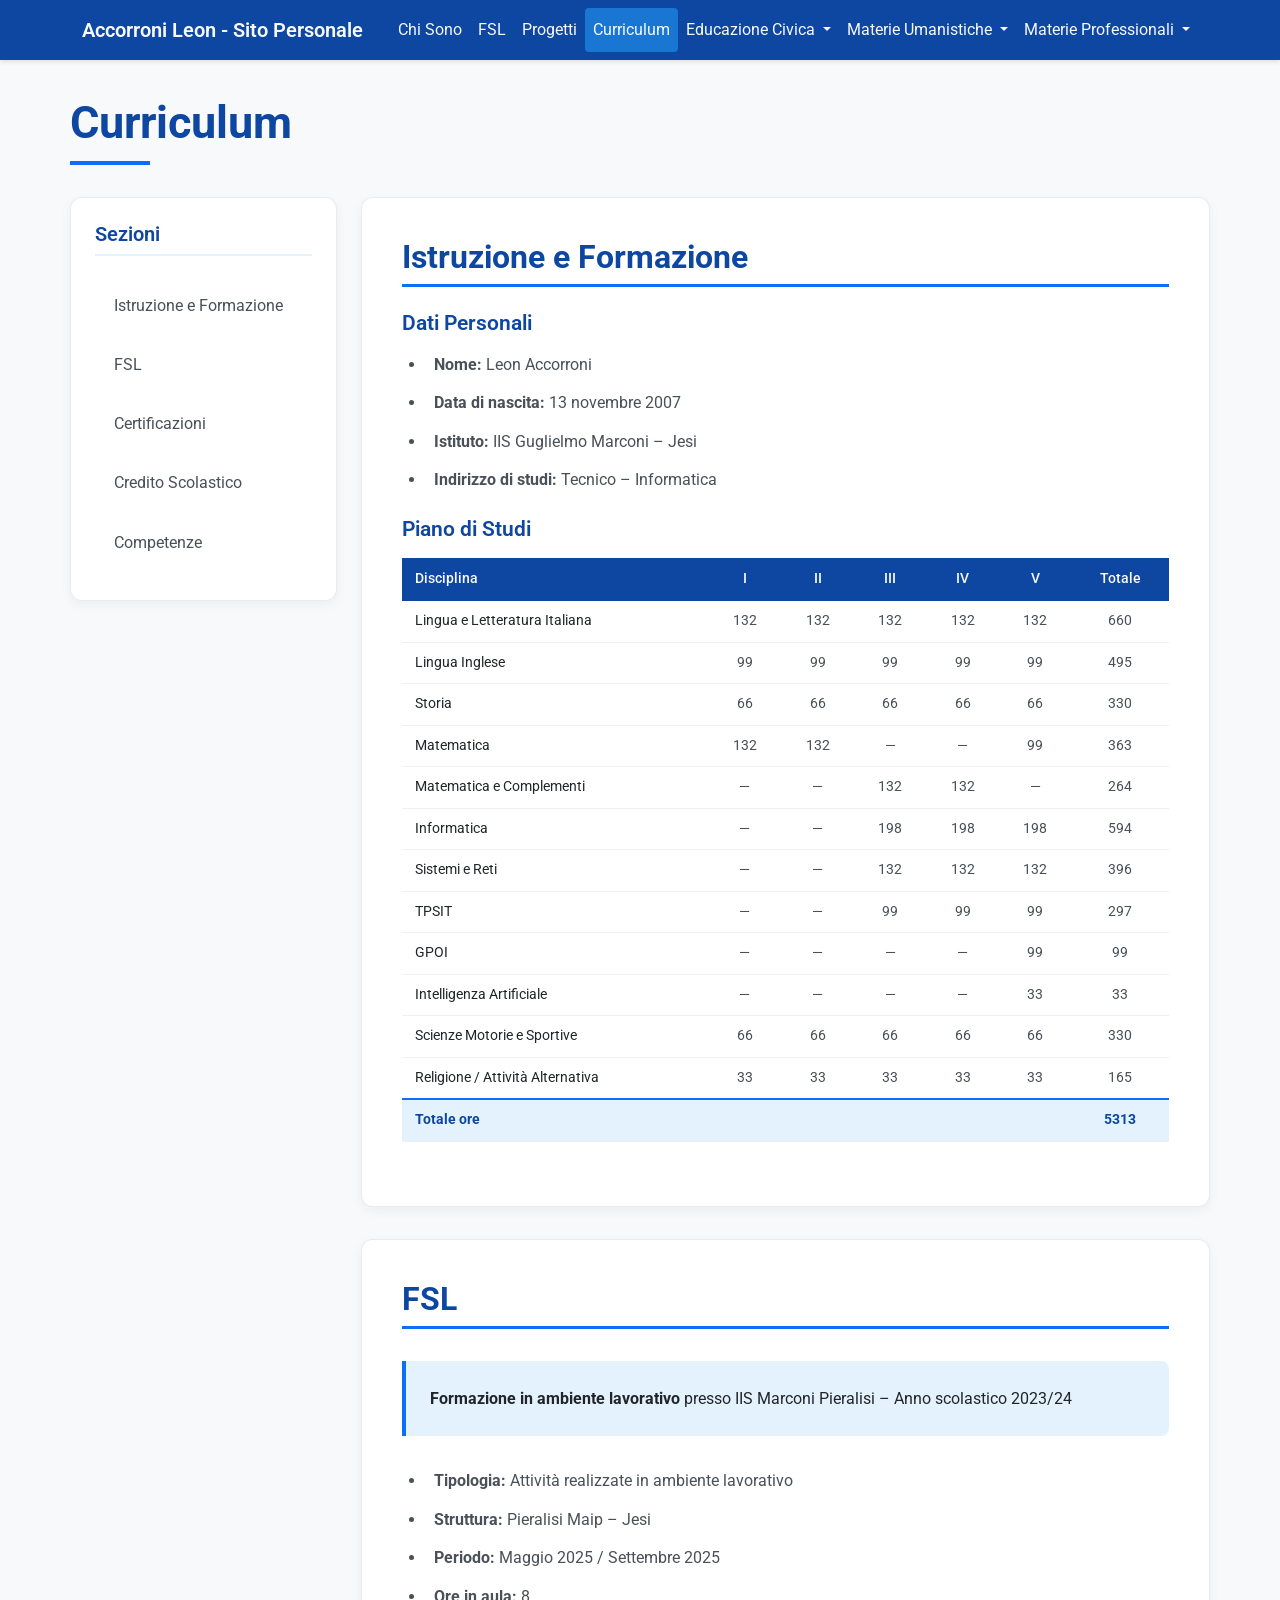
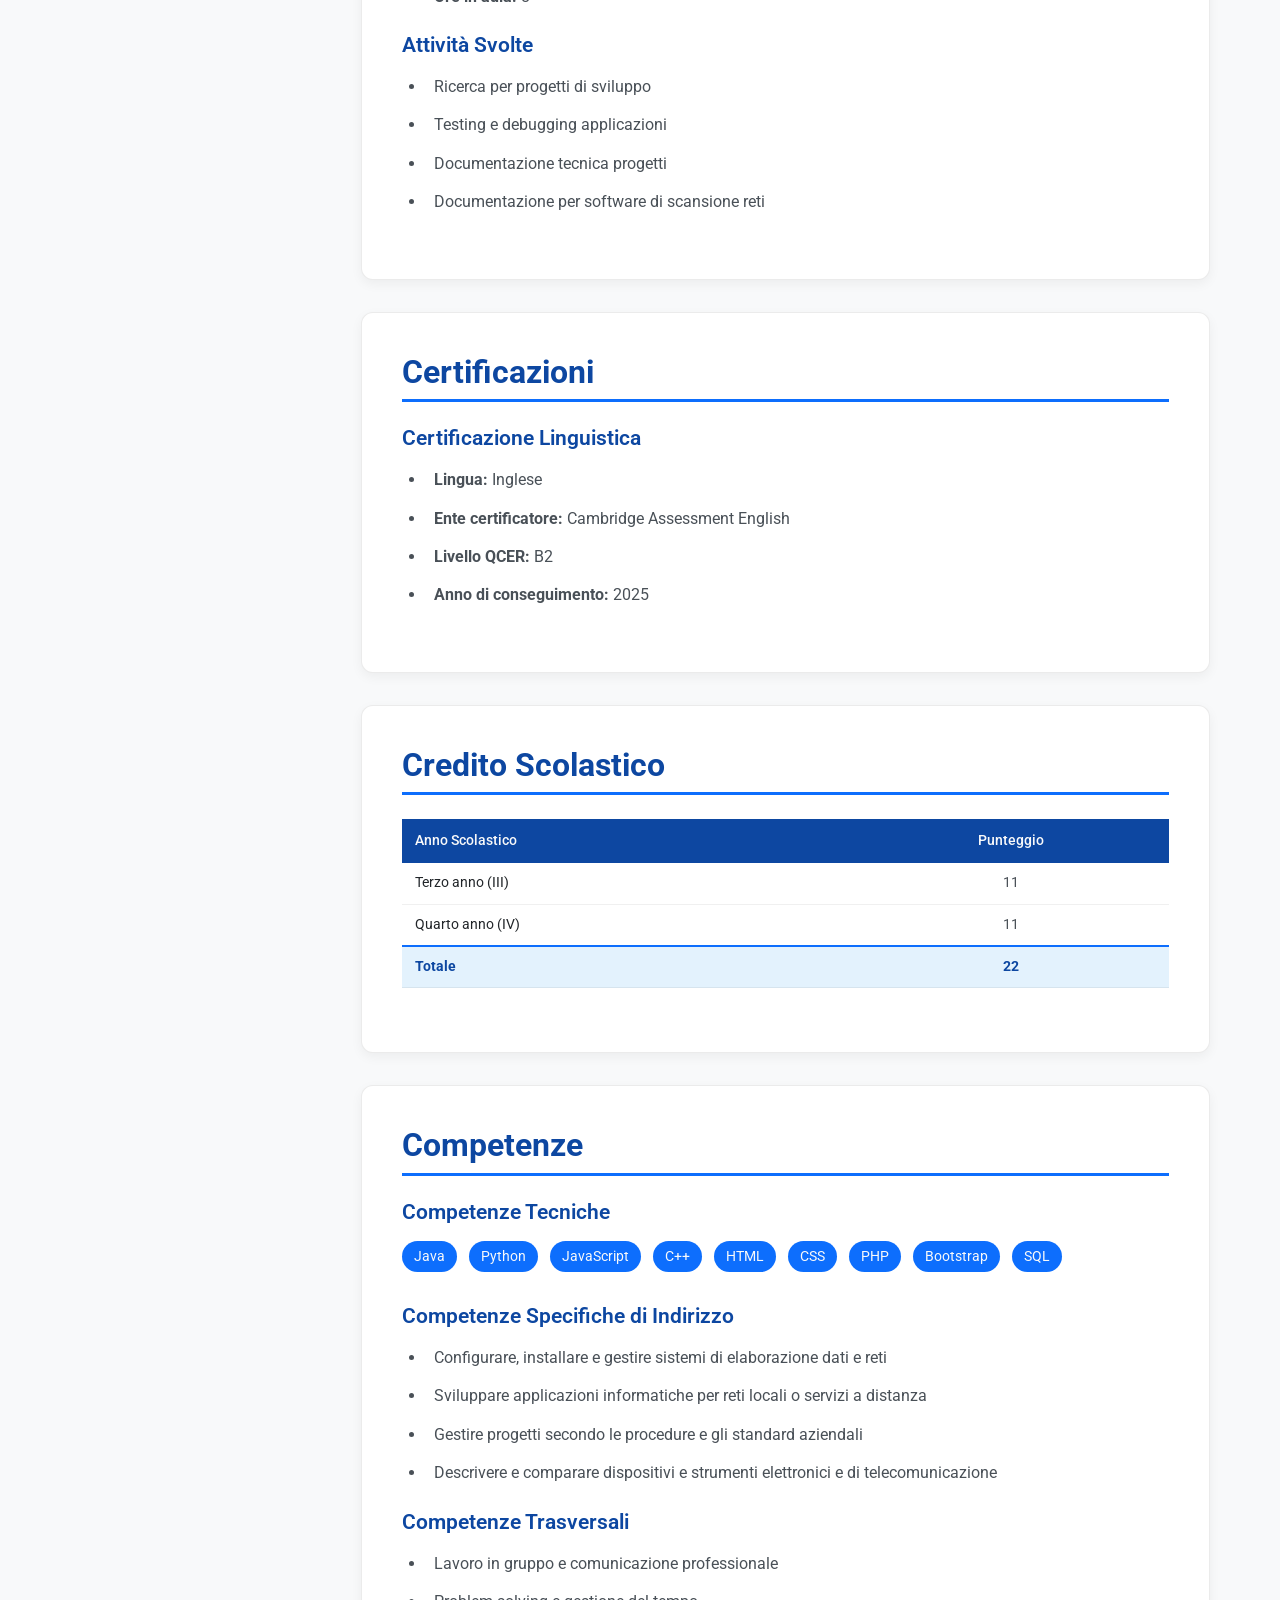
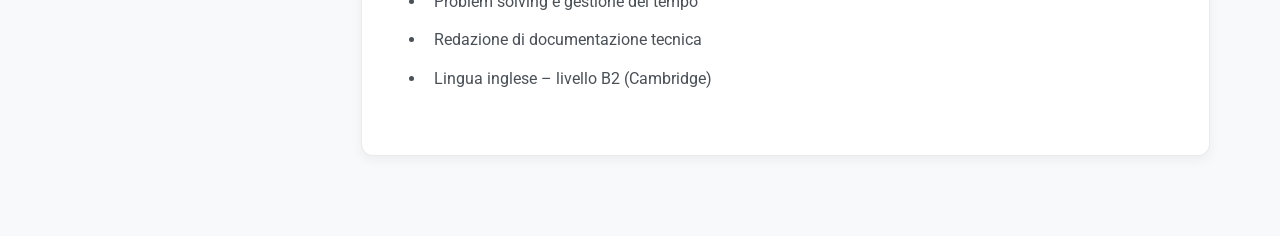
==== curriculum.html @ f1d2441f "Add curriculum.html with complete curriculum structure This file contains the complete HTML structur" ====
<!DOCTYPE html>
<html lang="it">
<head>
    <meta charset="UTF-8">
    <meta name="viewport" content="width=device-width, initial-scale=1.0">
    <title>Curriculum - Accorroni Leon</title>
    <link href="https://cdn.jsdelivr.net/npm/bootstrap@5.3.0-alpha1/dist/css/bootstrap.min.css" rel="stylesheet">
    <link rel="stylesheet" href="https://cdn.jsdelivr.net/npm/bootstrap-icons/font/bootstrap-icons.css">
    <link href="https://fonts.googleapis.com/css2?family=Roboto:wght@300;400;500;700&display=swap" rel="stylesheet">
    <link rel="stylesheet" href="css/style.css">
</head>
<body>

    <nav class="navbar navbar-expand-lg navbar-dark fixed-top">
        <div class="container">
            <a class="navbar-brand" href="index.html">Accorroni Leon - Sito Personale</a>
            <button class="navbar-toggler" type="button" data-bs-toggle="collapse" data-bs-target="#navbarNav" aria-label="Toggle navigation">
                <span class="navbar-toggler-icon"></span>
            </button>
            <div class="collapse navbar-collapse" id="navbarNav">
                <ul class="navbar-nav ms-auto">
                    <li class="nav-item">
                        <a class="nav-link" href="index.html">Chi Sono</a>
                    </li>
                    <li class="nav-item">
                        <a class="nav-link" href="fsl.html">FSL</a>
                    </li>
                    <li class="nav-item">
                        <a class="nav-link" href="progetti.html">Progetti</a>
                    </li>
                    <li class="nav-item">
                        <a class="nav-link active" href="curriculum.html">Curriculum</a>
                    </li>
                    <li class="nav-item dropdown">
                        <a class="nav-link dropdown-toggle" href="#" data-bs-toggle="dropdown">
                            Educazione Civica
                        </a>
                        <ul class="dropdown-menu">
                            <li><a class="dropdown-item" href="educazione-civica.html#irc">IRC</a></li>
                            <li><a class="dropdown-item" href="educazione-civica.html#inglese">Inglese</a></li>
                            <li><a class="dropdown-item" href="educazione-civica.html#scienze-motorie">Scienze Motorie</a></li>
                            <li><a class="dropdown-item" href="educazione-civica.html#storia">Storia</a></li>
                            <li><a class="dropdown-item" href="educazione-civica.html#italiano">Italiano</a></li>
                            <li><a class="dropdown-item" href="educazione-civica.html#gpoi">GPOI</a></li>
                            <li><a class="dropdown-item" href="educazione-civica.html#sistemi">Sistemi e Reti</a></li>
                        </ul>
                    </li>
                    <li class="nav-item dropdown">
                        <a class="nav-link dropdown-toggle" href="#" data-bs-toggle="dropdown">
                            Materie Umanistiche
                        </a>
                        <ul class="dropdown-menu">
                            <li><a class="dropdown-item" href="materie-umanistiche.html#italiano">Italiano</a></li>
                            <li><a class="dropdown-item" href="materie-umanistiche.html#storia">Storia</a></li>
                            <li><a class="dropdown-item" href="materie-umanistiche.html#inglese">Inglese</a></li>
                        </ul>
                    </li>
                    <li class="nav-item dropdown">
                        <a class="nav-link dropdown-toggle" href="#" data-bs-toggle="dropdown">
                            Materie Professionali
                        </a>
                        <ul class="dropdown-menu">
                            <li><a class="dropdown-item" href="materie-professionali.html#matematica">Matematica</a></li>
                            <li><a class="dropdown-item" href="materie-professionali.html#informatica">Informatica</a></li>
                            <li><a class="dropdown-item" href="materie-professionali.html#tpsit">TPSIT</a></li>
                            <li><a class="dropdown-item" href="materie-professionali.html#sistemi">Sistemi e Reti</a></li>
                            <li><a class="dropdown-item" href="materie-professionali.html#ia">IA</a></li>
                            <li><a class="dropdown-item" href="materie-professionali.html#gpoi">GPOI</a></li>
                        </ul>
                    </li>
                </ul>
            </div>
        </div>
    </nav>

    <div class="container content-section">
        <h1 class="page-title">Curriculum</h1>

        <div class="row">
            <!-- Navigazione laterale -->
            <div class="col-lg-3">
                <div class="subject-nav">
                    <h5>Sezioni</h5>
                    <a href="#istruzione" class="active">Istruzione e Formazione</a>
                    <a href="#fsl">FSL</a>
                    <a href="#certificazioni">Certificazioni</a>
                    <a href="#crediti">Credito Scolastico</a>
                    <a href="#competenze">Competenze</a>
                </div>
            </div>

            <div class="col-lg-9">

                <!-- Istruzione e Formazione -->
                <div id="istruzione" class="subject-card">
                    <h2 class="subject-title">Istruzione e Formazione</h2>

                    <h4>Dati Personali</h4>
                    <ul>
                        <li><strong>Nome:</strong> Leon Accorroni</li>
                        <li><strong>Data di nascita:</strong> 13 novembre 2007</li>
                        <li><strong>Istituto:</strong> IIS Guglielmo Marconi – Jesi</li>
                        <li><strong>Indirizzo di studi:</strong> Tecnico – Informatica</li>
                    </ul>

                    <h4>Piano di Studi</h4>
                    <div class="table-responsive">
                        <table class="curriculum-table">
                            <thead>
                                <tr>
                                    <th>Disciplina</th>
                                    <th>I</th>
                                    <th>II</th>
                                    <th>III</th>
                                    <th>IV</th>
                                    <th>V</th>
                                    <th>Totale</th>
                                </tr>
                            </thead>
                            <tbody>
                                <tr><td>Lingua e Letteratura Italiana</td><td>132</td><td>132</td><td>132</td><td>132</td><td>132</td><td>660</td></tr>
                                <tr><td>Lingua Inglese</td><td>99</td><td>99</td><td>99</td><td>99</td><td>99</td><td>495</td></tr>
                                <tr><td>Storia</td><td>66</td><td>66</td><td>66</td><td>66</td><td>66</td><td>330</td></tr>
                                <tr><td>Matematica</td><td>132</td><td>132</td><td>—</td><td>—</td><td>99</td><td>363</td></tr>
                                <tr><td>Matematica e Complementi</td><td>—</td><td>—</td><td>132</td><td>132</td><td>—</td><td>264</td></tr>
                                <tr><td>Informatica</td><td>—</td><td>—</td><td>198</td><td>198</td><td>198</td><td>594</td></tr>
                                <tr><td>Sistemi e Reti</td><td>—</td><td>—</td><td>132</td><td>132</td><td>132</td><td>396</td></tr>
                                <tr><td>TPSIT</td><td>—</td><td>—</td><td>99</td><td>99</td><td>99</td><td>297</td></tr>
                                <tr><td>GPOI</td><td>—</td><td>—</td><td>—</td><td>—</td><td>99</td><td>99</td></tr>
                                <tr><td>Intelligenza Artificiale</td><td>—</td><td>—</td><td>—</td><td>—</td><td>33</td><td>33</td></tr>
                                <tr><td>Scienze Motorie e Sportive</td><td>66</td><td>66</td><td>66</td><td>66</td><td>66</td><td>330</td></tr>
                                <tr><td>Religione / Attività Alternativa</td><td>33</td><td>33</td><td>33</td><td>33</td><td>33</td><td>165</td></tr>
                                <tr class="table-total"><td><strong>Totale ore</strong></td><td colspan="5"></td><td><strong>5313</strong></td></tr>
                            </tbody>
                        </table>
                    </div>
                </div>

                <!-- FSL -->
                <div id="fsl" class="subject-card">
                    <h2 class="subject-title">FSL</h2>

                    <div class="highlight-box">
                        <strong>Formazione in ambiente lavorativo</strong> presso IIS Marconi Pieralisi – Anno scolastico 2023/24
                    </div>

                    <ul>
                        <li><strong>Tipologia:</strong> Attività realizzate in ambiente lavorativo</li>
                        <li><strong>Struttura:</strong> Pieralisi Maip – Jesi</li>
                        <li><strong>Periodo:</strong> Maggio 2025 / Settembre 2025</li>
                        <li><strong>Ore in aula:</strong> 8</li>
                    </ul>

                    <h4>Attività Svolte</h4>
                    <ul>
                        <li>Ricerca per progetti di sviluppo</li>
                        <li>Testing e debugging applicazioni</li>
                        <li>Documentazione tecnica progetti</li>
                        <li>Documentazione per software di scansione reti</li>
                    </ul>
                </div>

                <!-- Certificazioni -->
                <div id="certificazioni" class="subject-card">
                    <h2 class="subject-title">Certificazioni</h2>

                    <h4>Certificazione Linguistica</h4>
                    <ul>
                        <li><strong>Lingua:</strong> Inglese</li>
                        <li><strong>Ente certificatore:</strong> Cambridge Assessment English</li>
                        <li><strong>Livello QCER:</strong> B2</li>
                        <li><strong>Anno di conseguimento:</strong> 2025</li>
                    </ul>
                </div>

                <!-- Credito Scolastico -->
                <div id="crediti" class="subject-card">
                    <h2 class="subject-title">Credito Scolastico</h2>

                    <div class="table-responsive">
                        <table class="curriculum-table">
                            <thead>
                                <tr>
                                    <th>Anno Scolastico</th>
                                    <th>Punteggio</th>
                                </tr>
                            </thead>
                            <tbody>
                                <tr><td>Terzo anno (III)</td><td>11</td></tr>
                                <tr><td>Quarto anno (IV)</td><td>11</td></tr>
                                <tr class="table-total"><td><strong>Totale</strong></td><td><strong>22</strong></td></tr>
                            </tbody>
                        </table>
                    </div>
                </div>

                <!-- Competenze -->
                <div id="competenze" class="subject-card">
                    <h2 class="subject-title">Competenze</h2>

                    <h4>Competenze Tecniche</h4>
                    <div class="mb-3">
                        <span class="tech-badge">Java</span>
                        <span class="tech-badge">Python</span>
                        <span class="tech-badge">JavaScript</span>
                        <span class="tech-badge">C++</span>
                        <span class="tech-badge">HTML</span>
                        <span class="tech-badge">CSS</span>
                        <span class="tech-badge">PHP</span>
                        <span class="tech-badge">Bootstrap</span>
                        <span class="tech-badge">SQL</span>
                    </div>

                    <h4>Competenze Specifiche di Indirizzo</h4>
                    <ul>
                        <li>Configurare, installare e gestire sistemi di elaborazione dati e reti</li>
                        <li>Sviluppare applicazioni informatiche per reti locali o servizi a distanza</li>
                        <li>Gestire progetti secondo le procedure e gli standard aziendali</li>
                        <li>Descrivere e comparare dispositivi e strumenti elettronici e di telecomunicazione</li>
                    </ul>

                    <h4>Competenze Trasversali</h4>
                    <ul>
                        <li>Lavoro in gruppo e comunicazione professionale</li>
                        <li>Problem solving e gestione del tempo</li>
                        <li>Redazione di documentazione tecnica</li>
                        <li>Lingua inglese – livello B2 (Cambridge)</li>
                    </ul>
                </div>

            </div>
        </div>
    </div>

    <script src="https://cdn.jsdelivr.net/npm/bootstrap@5.3.0-alpha1/dist/js/bootstrap.bundle.min.js"></script>
    <script src="js/script.js"></script>
</body>
</html>
---- css/style.css ----
:root {
    --primary-blue: #0d6efd;
    --light-blue: #e3f2fd;
    --medium-blue: #1976d2;
    --dark-blue: #0d47a1;
    --text-dark: #212529;
    --text-medium: #495057;
    --text-light: #f8f9fa;
    --background-light: #f8f9fa;
    --card-background: #ffffff;
    --menu-hover: #e9ecef;
}

body {
    font-family: 'Roboto', sans-serif;
    background-color: var(--background-light);
    color: var(--text-dark);
    line-height: 1.7;
}

.navbar {
    background-color: var(--dark-blue);
    box-shadow: 0 2px 4px rgba(0,0,0,0.1);
}

.navbar-brand {
    color: var(--text-light) !important;
    font-weight: 600;
}

.nav-link {
    color: var(--text-light) !important;
    transition: all 0.3s ease;
}

.nav-link:hover {
    color: var(--light-blue) !important;
}

.nav-link.active {
    background-color: var(--medium-blue);
    color: var(--text-light) !important;
    border-radius: 4px;
}

.dropdown-menu {
    background-color: var(--dark-blue);
    border: 1px solid rgba(255,255,255,0.1);
}

.dropdown-item {
    color: var(--text-light);
    transition: all 0.3s ease;
}

.dropdown-item:hover {
    background-color: var(--medium-blue);
    color: var(--text-light);
}

.dropdown-item.active {
    background-color: var(--medium-blue);
    color: var(--text-light);
    font-weight: 500;
}

.content-section {
    padding: 6rem 0 3rem;
    min-height: 80vh;
}

.page-title {
    font-size: 2.8rem;
    font-weight: 700;
    margin-bottom: 2rem;
    color: var(--dark-blue);
    position: relative;
    padding-bottom: 15px;
}

.page-title::after {
    content: '';
    position: absolute;
    left: 0;
    bottom: 0;
    width: 80px;
    height: 4px;
    background-color: var(--primary-blue);
}

.content-card {
    background-color: var(--card-background);
    border-radius: 12px;
    padding: 2.5rem;
    margin-top: 1rem;
    border: 1px solid rgba(0, 0, 0, 0.08);
    box-shadow: 0 4px 12px rgba(0, 0, 0, 0.05);
}

.content-card h3 {
    color: var(--dark-blue);
    margin: 1.8rem 0 1rem;
    font-size: 1.5rem;
    font-weight: 600;
}

.content-card h3:first-child {
    margin-top: 0;
}

.content-card p {
    margin-bottom: 1.2rem;
    font-size: 1.05rem;
    color: var(--text-medium);
    line-height: 1.8;
}

.content-card ul {
    padding-left: 1.5rem;
    margin-bottom: 1.5rem;
}

.content-card li {
    margin-bottom: 0.8rem;
    padding-left: 0.5rem;
    color: var(--text-medium);
    line-height: 1.6;
}

.content-card li strong {
    color: var(--dark-blue);
    font-weight: 600;
}

.section-divider {
    border-top: 2px solid rgba(0, 0, 0, 0.08);
    margin: 2.5rem 0;
}

.highlight-box {
    background-color: var(--light-blue);
    border-left: 4px solid var(--primary-blue);
    padding: 1.5rem;
    border-radius: 0 8px 8px 0;
    margin: 2rem 0;
}

.subject-nav {
    position: sticky;
    top: 100px;
    background-color: var(--card-background);
    border-radius: 12px;
    padding: 1.5rem;
    margin-bottom: 2rem;
    border: 1px solid rgba(0, 0, 0, 0.08);
    box-shadow: 0 4px 12px rgba(0, 0, 0, 0.05);
}

.subject-nav h5 {
    color: var(--dark-blue);
    margin-bottom: 1.5rem;
    font-weight: 600;
    padding-bottom: 0.5rem;
    border-bottom: 2px solid var(--light-blue);
}

.subject-nav a {
    color: var(--text-medium);
    text-decoration: none;
    padding: 0.75rem 1rem;
    display: block;
    border-radius: 6px;
    margin-bottom: 0.5rem;
    transition: all 0.3s ease;
    border-left: 3px solid transparent;
}

.subject-nav a:hover {
    background-color: var(--light-blue);
    color: var(--dark-blue);
    border-left: 3px solid var(--primary-blue);
}

.subject-nav a.active {
    background-color: var(--medium-blue);
    color: var(--text-light);
    font-weight: 500;
    border-left: 3px solid var(--primary-blue);
}

.subject-card {
    background-color: var(--card-background);
    border-radius: 12px;
    padding: 2.5rem;
    margin-bottom: 2rem;
    border: 1px solid rgba(0, 0, 0, 0.08);
    box-shadow: 0 4px 12px rgba(0, 0, 0, 0.05);
    scroll-margin-top: 100px;
}

.subject-title {
    font-size: 2rem;
    font-weight: 700;
    margin-bottom: 1.5rem;
    color: var(--dark-blue);
    padding-bottom: 0.5rem;
    border-bottom: 3px solid var(--primary-blue);
}

.subject-card h4 {
    color: var(--dark-blue);
    margin: 1.5rem 0 1rem;
    font-size: 1.3rem;
    font-weight: 600;
}

.subject-card ul {
    padding-left: 1.5rem;
    margin-bottom: 1.5rem;
}

.subject-card li {
    margin-bottom: 0.8rem;
    padding-left: 0.5rem;
    color: var(--text-medium);
    line-height: 1.6;
}

.tech-badge {
    background-color: var(--primary-blue);
    color: var(--text-light);
    padding: 0.25rem 0.75rem;
    border-radius: 20px;
    font-size: 0.85rem;
    margin-right: 0.5rem;
    margin-bottom: 0.5rem;
    display: inline-block;
}

.project-img {
    display: block;
    max-width: 100%;
    height: auto;
    border-radius: 8px;
    margin: 0 auto 1.5rem auto;
    border: 1px solid rgba(0,0,0,0.08);
}

.curriculum-table {
    width: 100%;
    border-collapse: collapse;
    font-size: 0.9rem;
    margin-bottom: 1.5rem;
}

.curriculum-table th {
    background-color: var(--dark-blue);
    color: var(--text-light);
    padding: 0.6rem 0.8rem;
    text-align: center;
    font-weight: 500;
}

.curriculum-table th:first-child {
    text-align: left;
}

.curriculum-table td {
    padding: 0.5rem 0.8rem;
    border-bottom: 1px solid rgba(0,0,0,0.06);
    color: var(--text-medium);
    text-align: center;
}

.curriculum-table td:first-child {
    text-align: left;
    color: var(--text-dark);
}

.curriculum-table tbody tr:hover {
    background-color: var(--light-blue);
}

.curriculum-table .table-total {
    background-color: var(--light-blue);
    border-top: 2px solid var(--primary-blue);
}

.curriculum-table .table-total td {
    color: var(--dark-blue);
}

@media (max-width: 768px) {
    .content-section {
        padding: 4rem 0 2rem;
    }

    .page-title {
        font-size: 2.2rem;
    }

    .content-card {
        padding: 1.8rem;
    }

    .subject-card {
        padding: 1.8rem;
    }

    .subject-nav {
        position: static;
        margin-bottom: 2rem;
    }

    .curriculum-table {
        font-size: 0.78rem;
    }
    .curriculum-table th,
    .curriculum-table td {
        padding: 0.4rem 0.4rem;
    }
}
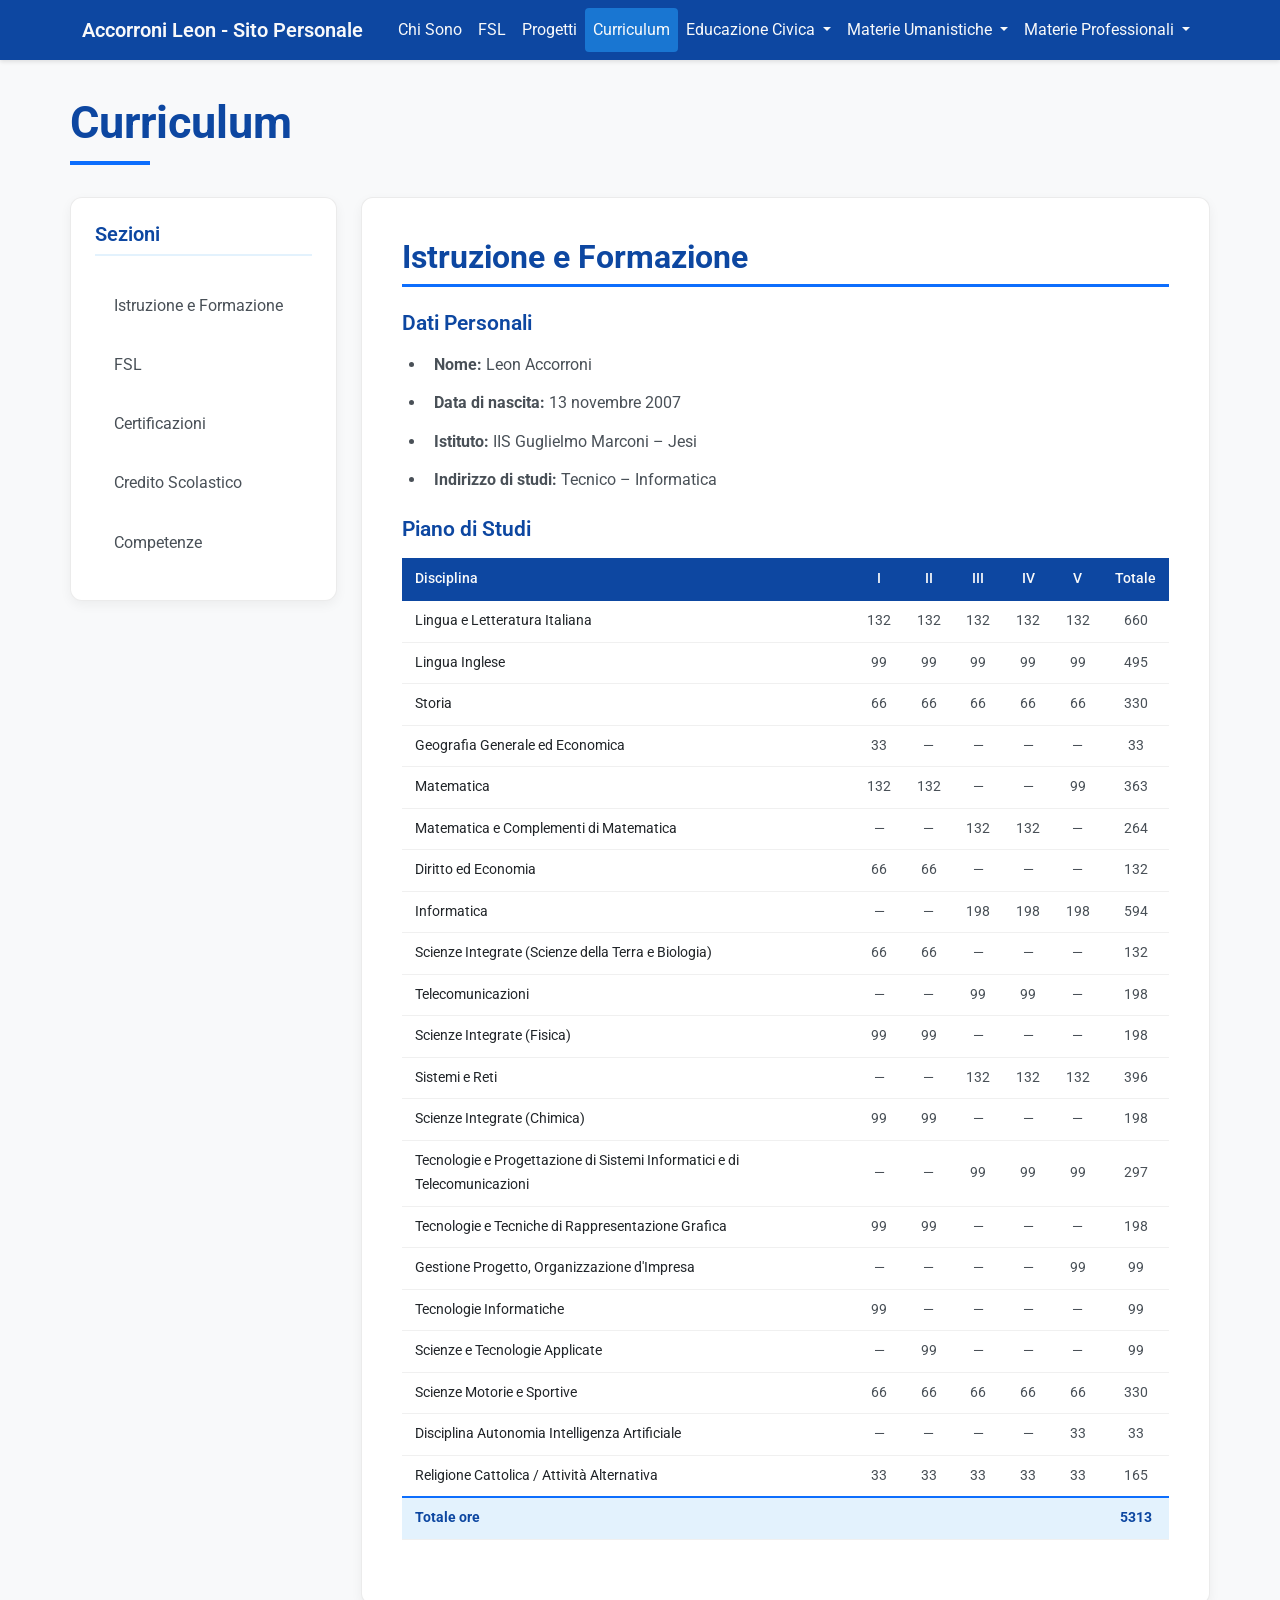
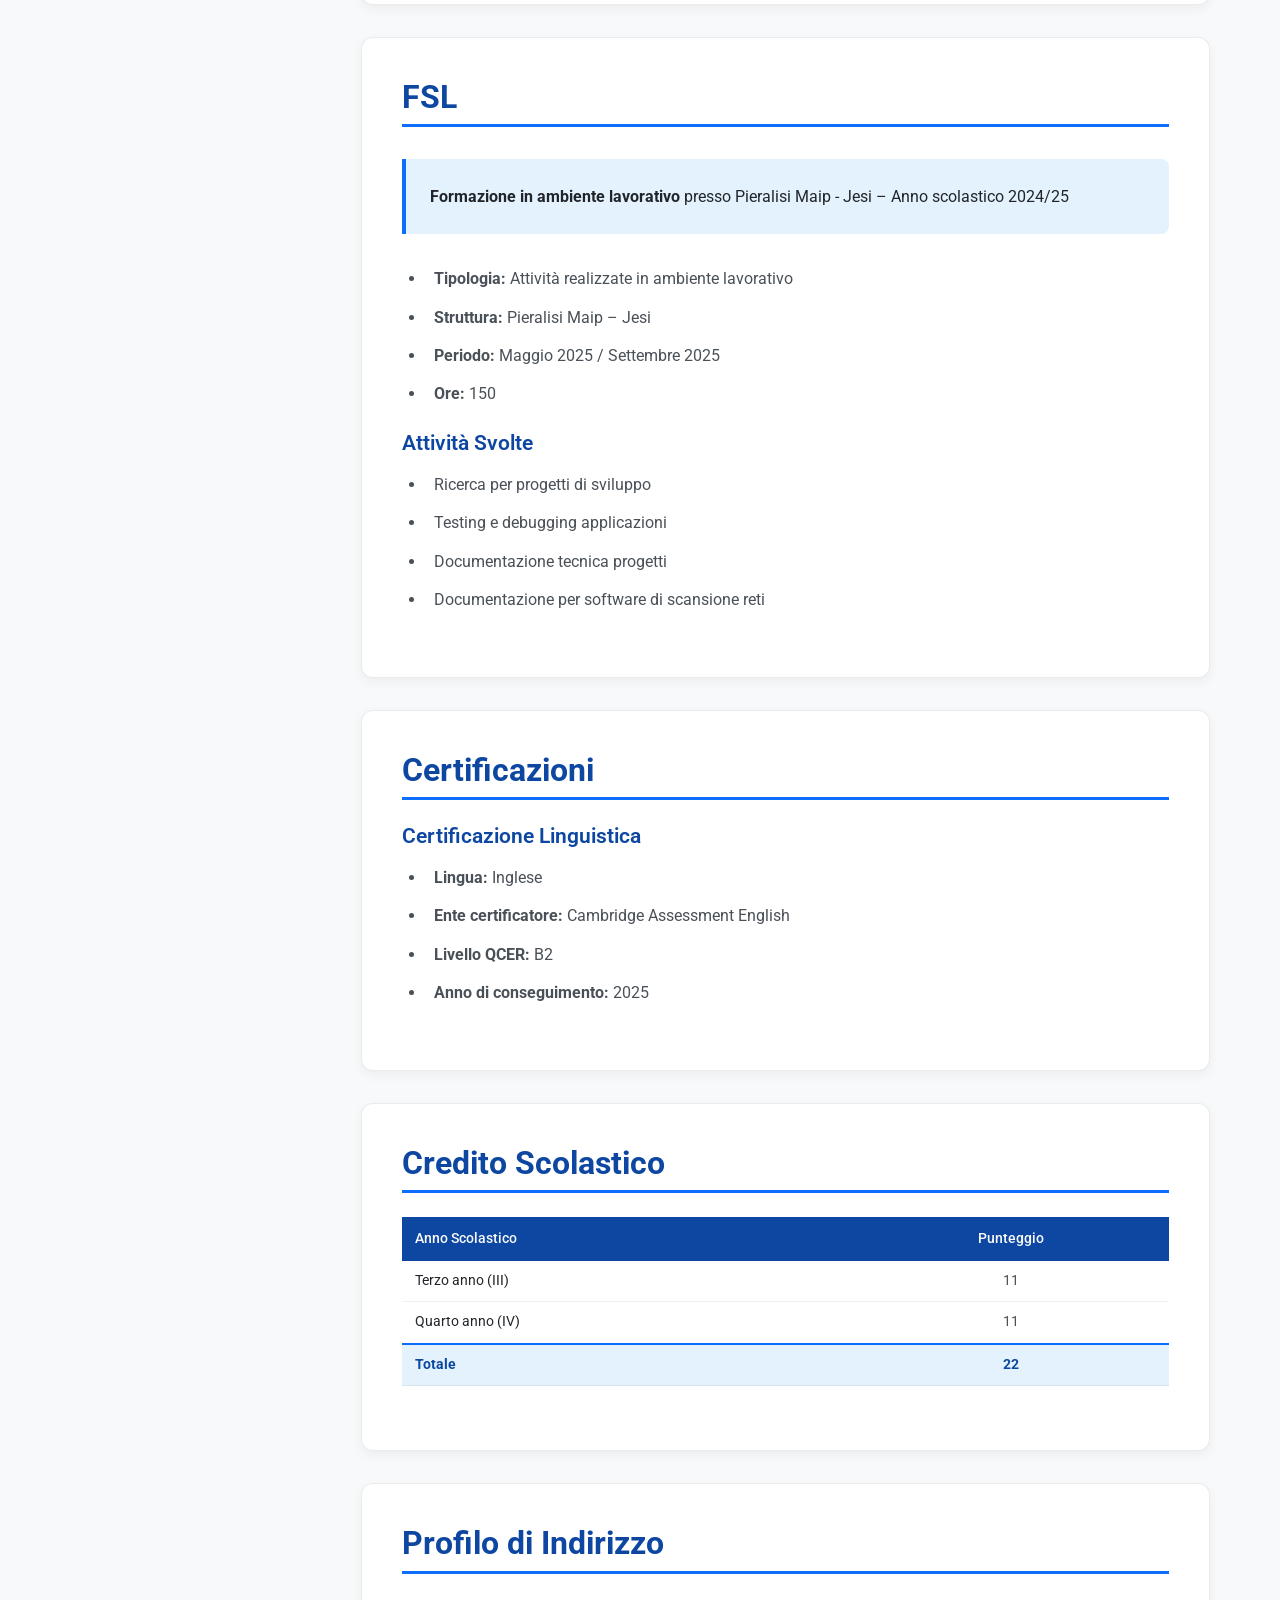
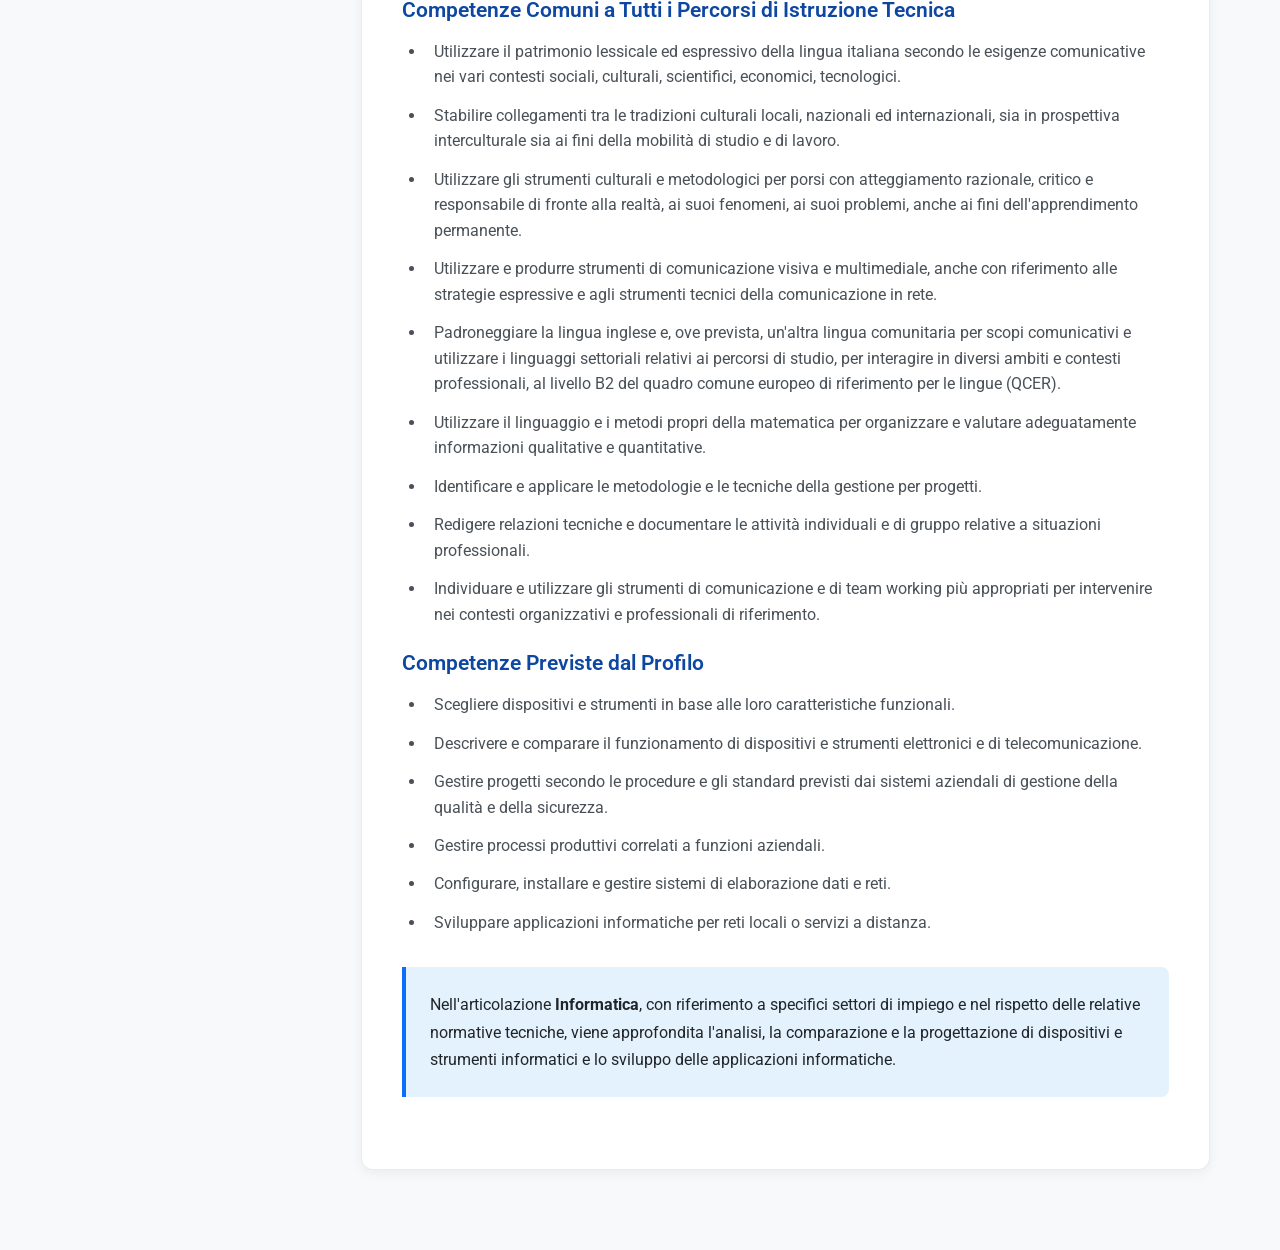
==== commit 53c36ef4: "Update curriculum with new subjects and details" ====
--- a/curriculum.html
+++ b/curriculum.html
@@ -121,15 +121,24 @@
                                 <tr><td>Lingua e Letteratura Italiana</td><td>132</td><td>132</td><td>132</td><td>132</td><td>132</td><td>660</td></tr>
                                 <tr><td>Lingua Inglese</td><td>99</td><td>99</td><td>99</td><td>99</td><td>99</td><td>495</td></tr>
                                 <tr><td>Storia</td><td>66</td><td>66</td><td>66</td><td>66</td><td>66</td><td>330</td></tr>
+                                <tr><td>Geografia Generale ed Economica</td><td>33</td><td>—</td><td>—</td><td>—</td><td>—</td><td>33</td></tr>
                                 <tr><td>Matematica</td><td>132</td><td>132</td><td>—</td><td>—</td><td>99</td><td>363</td></tr>
-                                <tr><td>Matematica e Complementi</td><td>—</td><td>—</td><td>132</td><td>132</td><td>—</td><td>264</td></tr>
+                                <tr><td>Matematica e Complementi di Matematica</td><td>—</td><td>—</td><td>132</td><td>132</td><td>—</td><td>264</td></tr>
+                                <tr><td>Diritto ed Economia</td><td>66</td><td>66</td><td>—</td><td>—</td><td>—</td><td>132</td></tr>
                                 <tr><td>Informatica</td><td>—</td><td>—</td><td>198</td><td>198</td><td>198</td><td>594</td></tr>
+                                <tr><td>Scienze Integrate (Scienze della Terra e Biologia)</td><td>66</td><td>66</td><td>—</td><td>—</td><td>—</td><td>132</td></tr>
+                                <tr><td>Telecomunicazioni</td><td>—</td><td>—</td><td>99</td><td>99</td><td>—</td><td>198</td></tr>
+                                <tr><td>Scienze Integrate (Fisica)</td><td>99</td><td>99</td><td>—</td><td>—</td><td>—</td><td>198</td></tr>
                                 <tr><td>Sistemi e Reti</td><td>—</td><td>—</td><td>132</td><td>132</td><td>132</td><td>396</td></tr>
-                                <tr><td>TPSIT</td><td>—</td><td>—</td><td>99</td><td>99</td><td>99</td><td>297</td></tr>
-                                <tr><td>GPOI</td><td>—</td><td>—</td><td>—</td><td>—</td><td>99</td><td>99</td></tr>
-                                <tr><td>Intelligenza Artificiale</td><td>—</td><td>—</td><td>—</td><td>—</td><td>33</td><td>33</td></tr>
+                                <tr><td>Scienze Integrate (Chimica)</td><td>99</td><td>99</td><td>—</td><td>—</td><td>—</td><td>198</td></tr>
+                                <tr><td>Tecnologie e Progettazione di Sistemi Informatici e di Telecomunicazioni</td><td>—</td><td>—</td><td>99</td><td>99</td><td>99</td><td>297</td></tr>
+                                <tr><td>Tecnologie e Tecniche di Rappresentazione Grafica</td><td>99</td><td>99</td><td>—</td><td>—</td><td>—</td><td>198</td></tr>
+                                <tr><td>Gestione Progetto, Organizzazione d'Impresa</td><td>—</td><td>—</td><td>—</td><td>—</td><td>99</td><td>99</td></tr>
+                                <tr><td>Tecnologie Informatiche</td><td>99</td><td>—</td><td>—</td><td>—</td><td>—</td><td>99</td></tr>
+                                <tr><td>Scienze e Tecnologie Applicate</td><td>—</td><td>99</td><td>—</td><td>—</td><td>—</td><td>99</td></tr>
                                 <tr><td>Scienze Motorie e Sportive</td><td>66</td><td>66</td><td>66</td><td>66</td><td>66</td><td>330</td></tr>
-                                <tr><td>Religione / Attività Alternativa</td><td>33</td><td>33</td><td>33</td><td>33</td><td>33</td><td>165</td></tr>
+                                <tr><td>Disciplina Autonomia Intelligenza Artificiale</td><td>—</td><td>—</td><td>—</td><td>—</td><td>33</td><td>33</td></tr>
+                                <tr><td>Religione Cattolica / Attività Alternativa</td><td>33</td><td>33</td><td>33</td><td>33</td><td>33</td><td>165</td></tr>
                                 <tr class="table-total"><td><strong>Totale ore</strong></td><td colspan="5"></td><td><strong>5313</strong></td></tr>
                             </tbody>
                         </table>
@@ -141,14 +150,14 @@
                     <h2 class="subject-title">FSL</h2>
 
                     <div class="highlight-box">
-                        <strong>Formazione in ambiente lavorativo</strong> presso IIS Marconi Pieralisi – Anno scolastico 2023/24
+                        <strong>Formazione in ambiente lavorativo</strong> presso Pieralisi Maip - Jesi – Anno scolastico 2024/25
                     </div>
 
                     <ul>
                         <li><strong>Tipologia:</strong> Attività realizzate in ambiente lavorativo</li>
                         <li><strong>Struttura:</strong> Pieralisi Maip – Jesi</li>
                         <li><strong>Periodo:</strong> Maggio 2025 / Settembre 2025</li>
-                        <li><strong>Ore in aula:</strong> 8</li>
+                        <li><strong>Ore:</strong> 150</li>
                     </ul>
 
                     <h4>Attività Svolte</h4>
@@ -194,40 +203,37 @@
                     </div>
                 </div>
 
-                <!-- Competenze -->
+               <!-- Profilo di Indirizzo -->
                 <div id="competenze" class="subject-card">
-                    <h2 class="subject-title">Competenze</h2>
-
-                    <h4>Competenze Tecniche</h4>
-                    <div class="mb-3">
-                        <span class="tech-badge">Java</span>
-                        <span class="tech-badge">Python</span>
-                        <span class="tech-badge">JavaScript</span>
-                        <span class="tech-badge">C++</span>
-                        <span class="tech-badge">HTML</span>
-                        <span class="tech-badge">CSS</span>
-                        <span class="tech-badge">PHP</span>
-                        <span class="tech-badge">Bootstrap</span>
-                        <span class="tech-badge">SQL</span>
-                    </div>
-
-                    <h4>Competenze Specifiche di Indirizzo</h4>
-                    <ul>
-                        <li>Configurare, installare e gestire sistemi di elaborazione dati e reti</li>
-                        <li>Sviluppare applicazioni informatiche per reti locali o servizi a distanza</li>
-                        <li>Gestire progetti secondo le procedure e gli standard aziendali</li>
-                        <li>Descrivere e comparare dispositivi e strumenti elettronici e di telecomunicazione</li>
-                    </ul>
-
-                    <h4>Competenze Trasversali</h4>
-                    <ul>
-                        <li>Lavoro in gruppo e comunicazione professionale</li>
-                        <li>Problem solving e gestione del tempo</li>
-                        <li>Redazione di documentazione tecnica</li>
-                        <li>Lingua inglese – livello B2 (Cambridge)</li>
-                    </ul>
-                </div>
-
+                    <h2 class="subject-title">Profilo di Indirizzo</h2>
+ 
+                    <h4>Competenze Comuni a Tutti i Percorsi di Istruzione Tecnica</h4>
+                    <ul>
+                        <li>Utilizzare il patrimonio lessicale ed espressivo della lingua italiana secondo le esigenze comunicative nei vari contesti sociali, culturali, scientifici, economici, tecnologici.</li>
+                        <li>Stabilire collegamenti tra le tradizioni culturali locali, nazionali ed internazionali, sia in prospettiva interculturale sia ai fini della mobilità di studio e di lavoro.</li>
+                        <li>Utilizzare gli strumenti culturali e metodologici per porsi con atteggiamento razionale, critico e responsabile di fronte alla realtà, ai suoi fenomeni, ai suoi problemi, anche ai fini dell'apprendimento permanente.</li>
+                        <li>Utilizzare e produrre strumenti di comunicazione visiva e multimediale, anche con riferimento alle strategie espressive e agli strumenti tecnici della comunicazione in rete.</li>
+                        <li>Padroneggiare la lingua inglese e, ove prevista, un'altra lingua comunitaria per scopi comunicativi e utilizzare i linguaggi settoriali relativi ai percorsi di studio, per interagire in diversi ambiti e contesti professionali, al livello B2 del quadro comune europeo di riferimento per le lingue (QCER).</li>
+                        <li>Utilizzare il linguaggio e i metodi propri della matematica per organizzare e valutare adeguatamente informazioni qualitative e quantitative.</li>
+                        <li>Identificare e applicare le metodologie e le tecniche della gestione per progetti.</li>
+                        <li>Redigere relazioni tecniche e documentare le attività individuali e di gruppo relative a situazioni professionali.</li>
+                        <li>Individuare e utilizzare gli strumenti di comunicazione e di team working più appropriati per intervenire nei contesti organizzativi e professionali di riferimento.</li>
+                    </ul>
+ 
+                    <h4>Competenze Previste dal Profilo</h4>
+                    <ul>
+                        <li>Scegliere dispositivi e strumenti in base alle loro caratteristiche funzionali.</li>
+                        <li>Descrivere e comparare il funzionamento di dispositivi e strumenti elettronici e di telecomunicazione.</li>
+                        <li>Gestire progetti secondo le procedure e gli standard previsti dai sistemi aziendali di gestione della qualità e della sicurezza.</li>
+                        <li>Gestire processi produttivi correlati a funzioni aziendali.</li>
+                        <li>Configurare, installare e gestire sistemi di elaborazione dati e reti.</li>
+                        <li>Sviluppare applicazioni informatiche per reti locali o servizi a distanza.</li>
+                    </ul>
+ 
+                    <div class="highlight-box">
+                        Nell'articolazione <strong>Informatica</strong>, con riferimento a specifici settori di impiego e nel rispetto delle relative normative tecniche, viene approfondita l'analisi, la comparazione e la progettazione di dispositivi e strumenti informatici e lo sviluppo delle applicazioni informatiche.
+                    </div>
+                </div>
             </div>
         </div>
     </div>
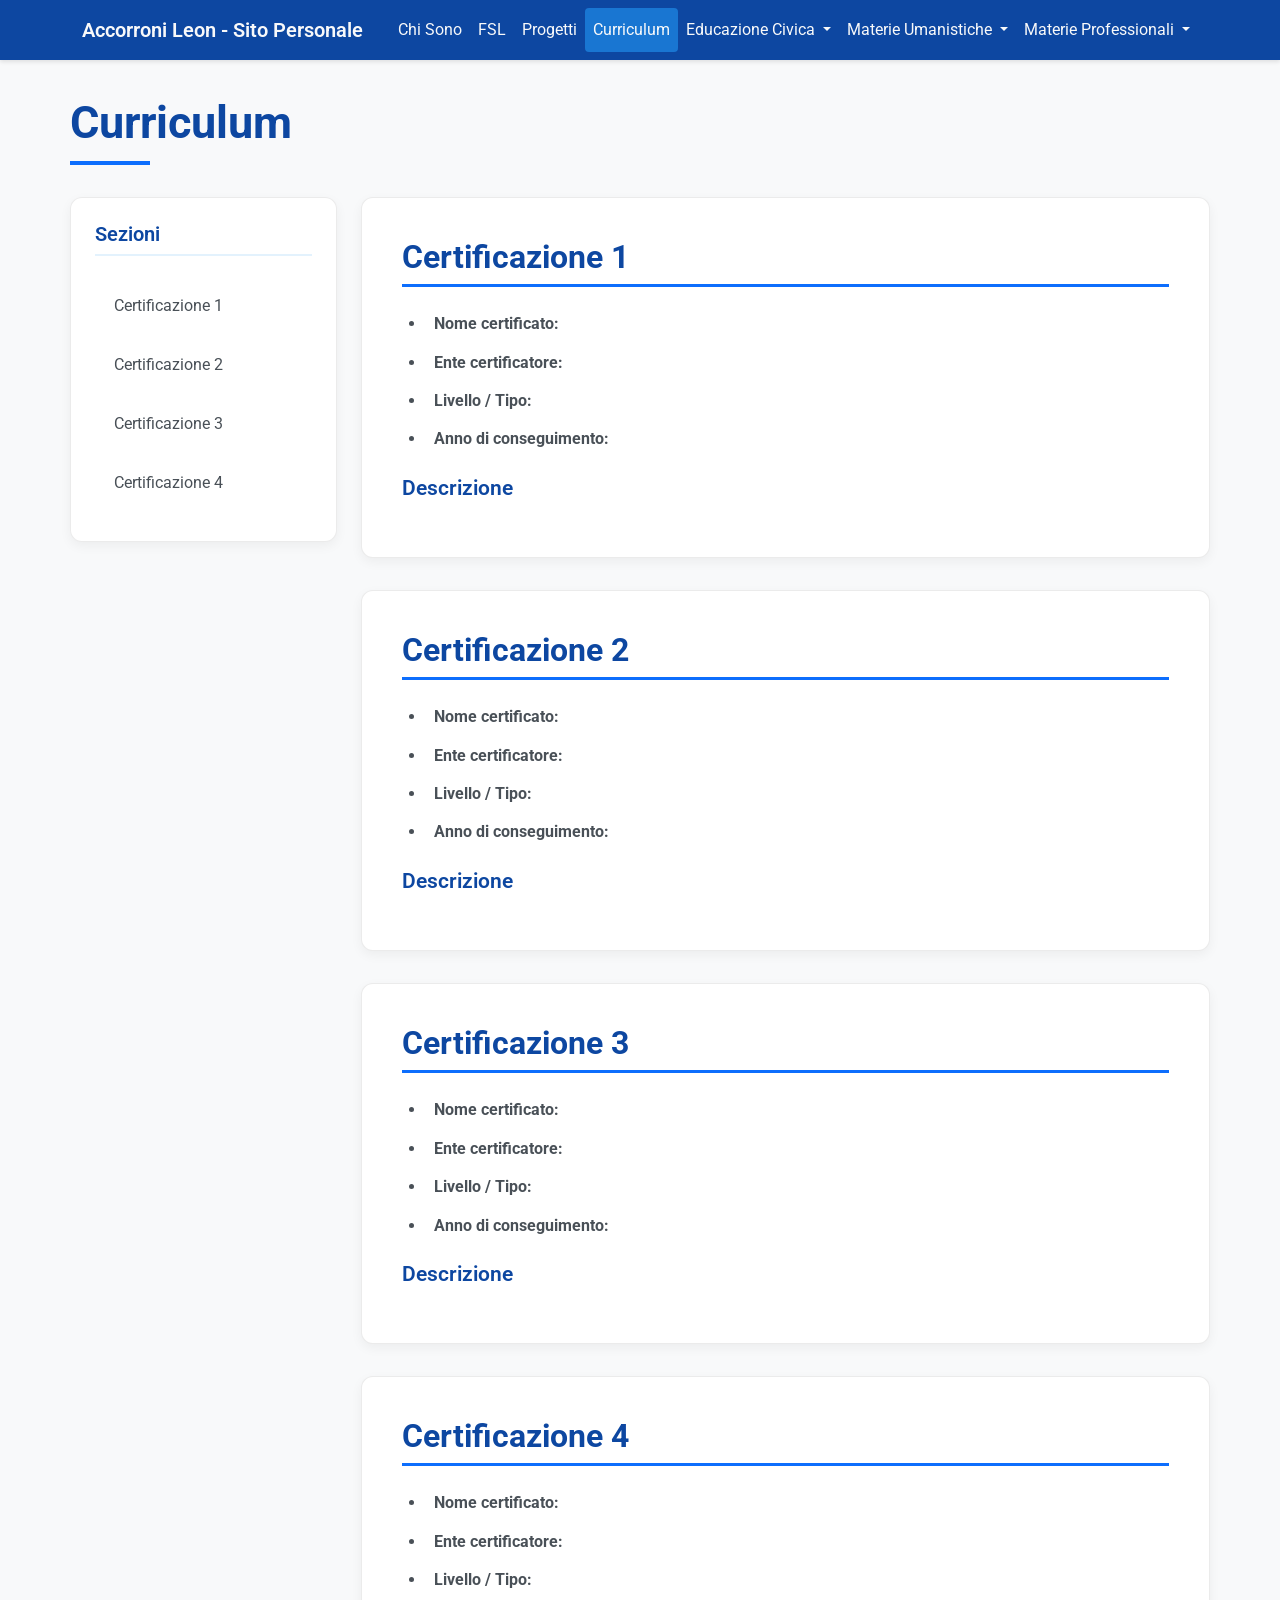
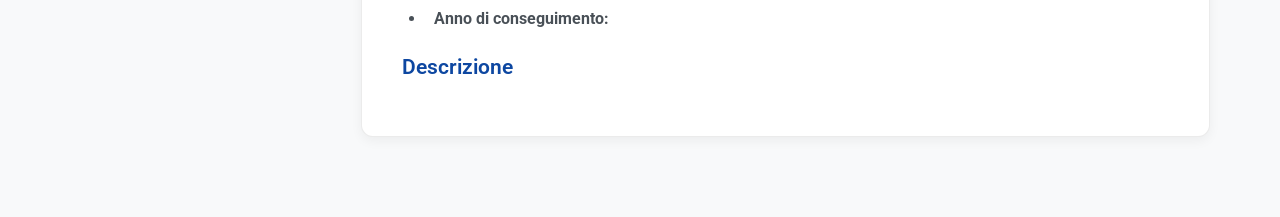
==== commit 76791a64: "Add certification sections and update curriculum details" ====
--- a/curriculum.html
+++ b/curriculum.html
@@ -36,9 +36,9 @@
                             Educazione Civica
                         </a>
                         <ul class="dropdown-menu">
+                            <li><a class="dropdown-item" href="educazione-civica.html#scienze-motorie">Scienze Motorie</a></li>
                             <li><a class="dropdown-item" href="educazione-civica.html#irc">IRC</a></li>
                             <li><a class="dropdown-item" href="educazione-civica.html#inglese">Inglese</a></li>
-                            <li><a class="dropdown-item" href="educazione-civica.html#scienze-motorie">Scienze Motorie</a></li>
                             <li><a class="dropdown-item" href="educazione-civica.html#storia">Storia</a></li>
                             <li><a class="dropdown-item" href="educazione-civica.html#italiano">Italiano</a></li>
                             <li><a class="dropdown-item" href="educazione-civica.html#gpoi">GPOI</a></li>
@@ -75,165 +75,81 @@
 
     <div class="container content-section">
         <h1 class="page-title">Curriculum</h1>
-
+    
         <div class="row">
             <!-- Navigazione laterale -->
             <div class="col-lg-3">
                 <div class="subject-nav">
                     <h5>Sezioni</h5>
-                    <a href="#istruzione" class="active">Istruzione e Formazione</a>
-                    <a href="#fsl">FSL</a>
-                    <a href="#certificazioni">Certificazioni</a>
-                    <a href="#crediti">Credito Scolastico</a>
-                    <a href="#competenze">Competenze</a>
+                    <a href="#cert1" class="active">Certificazione 1</a>
+                    <a href="#cert2">Certificazione 2</a>
+                    <a href="#cert3">Certificazione 3</a>
+                    <a href="#cert4">Certificazione 4</a>
                 </div>
             </div>
-
+    
             <div class="col-lg-9">
-
-                <!-- Istruzione e Formazione -->
-                <div id="istruzione" class="subject-card">
-                    <h2 class="subject-title">Istruzione e Formazione</h2>
-
-                    <h4>Dati Personali</h4>
+    
+                <!-- Certificazione 1 -->
+                <div id="cert1" class="subject-card">
+                    <h2 class="subject-title">Certificazione 1</h2>
+    
                     <ul>
-                        <li><strong>Nome:</strong> Leon Accorroni</li>
-                        <li><strong>Data di nascita:</strong> 13 novembre 2007</li>
-                        <li><strong>Istituto:</strong> IIS Guglielmo Marconi – Jesi</li>
-                        <li><strong>Indirizzo di studi:</strong> Tecnico – Informatica</li>
+                        <li><strong>Nome certificato:</strong> </li>
+                        <li><strong>Ente certificatore:</strong> </li>
+                        <li><strong>Livello / Tipo:</strong> </li>
+                        <li><strong>Anno di conseguimento:</strong> </li>
                     </ul>
-
-                    <h4>Piano di Studi</h4>
-                    <div class="table-responsive">
-                        <table class="curriculum-table">
-                            <thead>
-                                <tr>
-                                    <th>Disciplina</th>
-                                    <th>I</th>
-                                    <th>II</th>
-                                    <th>III</th>
-                                    <th>IV</th>
-                                    <th>V</th>
-                                    <th>Totale</th>
-                                </tr>
-                            </thead>
-                            <tbody>
-                                <tr><td>Lingua e Letteratura Italiana</td><td>132</td><td>132</td><td>132</td><td>132</td><td>132</td><td>660</td></tr>
-                                <tr><td>Lingua Inglese</td><td>99</td><td>99</td><td>99</td><td>99</td><td>99</td><td>495</td></tr>
-                                <tr><td>Storia</td><td>66</td><td>66</td><td>66</td><td>66</td><td>66</td><td>330</td></tr>
-                                <tr><td>Geografia Generale ed Economica</td><td>33</td><td>—</td><td>—</td><td>—</td><td>—</td><td>33</td></tr>
-                                <tr><td>Matematica</td><td>132</td><td>132</td><td>—</td><td>—</td><td>99</td><td>363</td></tr>
-                                <tr><td>Matematica e Complementi di Matematica</td><td>—</td><td>—</td><td>132</td><td>132</td><td>—</td><td>264</td></tr>
-                                <tr><td>Diritto ed Economia</td><td>66</td><td>66</td><td>—</td><td>—</td><td>—</td><td>132</td></tr>
-                                <tr><td>Informatica</td><td>—</td><td>—</td><td>198</td><td>198</td><td>198</td><td>594</td></tr>
-                                <tr><td>Scienze Integrate (Scienze della Terra e Biologia)</td><td>66</td><td>66</td><td>—</td><td>—</td><td>—</td><td>132</td></tr>
-                                <tr><td>Telecomunicazioni</td><td>—</td><td>—</td><td>99</td><td>99</td><td>—</td><td>198</td></tr>
-                                <tr><td>Scienze Integrate (Fisica)</td><td>99</td><td>99</td><td>—</td><td>—</td><td>—</td><td>198</td></tr>
-                                <tr><td>Sistemi e Reti</td><td>—</td><td>—</td><td>132</td><td>132</td><td>132</td><td>396</td></tr>
-                                <tr><td>Scienze Integrate (Chimica)</td><td>99</td><td>99</td><td>—</td><td>—</td><td>—</td><td>198</td></tr>
-                                <tr><td>Tecnologie e Progettazione di Sistemi Informatici e di Telecomunicazioni</td><td>—</td><td>—</td><td>99</td><td>99</td><td>99</td><td>297</td></tr>
-                                <tr><td>Tecnologie e Tecniche di Rappresentazione Grafica</td><td>99</td><td>99</td><td>—</td><td>—</td><td>—</td><td>198</td></tr>
-                                <tr><td>Gestione Progetto, Organizzazione d'Impresa</td><td>—</td><td>—</td><td>—</td><td>—</td><td>99</td><td>99</td></tr>
-                                <tr><td>Tecnologie Informatiche</td><td>99</td><td>—</td><td>—</td><td>—</td><td>—</td><td>99</td></tr>
-                                <tr><td>Scienze e Tecnologie Applicate</td><td>—</td><td>99</td><td>—</td><td>—</td><td>—</td><td>99</td></tr>
-                                <tr><td>Scienze Motorie e Sportive</td><td>66</td><td>66</td><td>66</td><td>66</td><td>66</td><td>330</td></tr>
-                                <tr><td>Disciplina Autonomia Intelligenza Artificiale</td><td>—</td><td>—</td><td>—</td><td>—</td><td>33</td><td>33</td></tr>
-                                <tr><td>Religione Cattolica / Attività Alternativa</td><td>33</td><td>33</td><td>33</td><td>33</td><td>33</td><td>165</td></tr>
-                                <tr class="table-total"><td><strong>Totale ore</strong></td><td colspan="5"></td><td><strong>5313</strong></td></tr>
-                            </tbody>
-                        </table>
-                    </div>
+    
+                    <h4>Descrizione</h4>
+                    <p></p>
                 </div>
-
-                <!-- FSL -->
-                <div id="fsl" class="subject-card">
-                    <h2 class="subject-title">FSL</h2>
-
-                    <div class="highlight-box">
-                        <strong>Formazione in ambiente lavorativo</strong> presso Pieralisi Maip - Jesi – Anno scolastico 2024/25
-                    </div>
-
+    
+                <!-- Certificazione 2 -->
+                <div id="cert2" class="subject-card">
+                    <h2 class="subject-title">Certificazione 2</h2>
+    
                     <ul>
-                        <li><strong>Tipologia:</strong> Attività realizzate in ambiente lavorativo</li>
-                        <li><strong>Struttura:</strong> Pieralisi Maip – Jesi</li>
-                        <li><strong>Periodo:</strong> Maggio 2025 / Settembre 2025</li>
-                        <li><strong>Ore:</strong> 150</li>
+                        <li><strong>Nome certificato:</strong> </li>
+                        <li><strong>Ente certificatore:</strong> </li>
+                        <li><strong>Livello / Tipo:</strong> </li>
+                        <li><strong>Anno di conseguimento:</strong> </li>
                     </ul>
-
-                    <h4>Attività Svolte</h4>
+    
+                    <h4>Descrizione</h4>
+                    <p></p>
+                </div>
+    
+                <!-- Certificazione 3 -->
+                <div id="cert3" class="subject-card">
+                    <h2 class="subject-title">Certificazione 3</h2>
+    
                     <ul>
-                        <li>Ricerca per progetti di sviluppo</li>
-                        <li>Testing e debugging applicazioni</li>
-                        <li>Documentazione tecnica progetti</li>
-                        <li>Documentazione per software di scansione reti</li>
+                        <li><strong>Nome certificato:</strong> </li>
+                        <li><strong>Ente certificatore:</strong> </li>
+                        <li><strong>Livello / Tipo:</strong> </li>
+                        <li><strong>Anno di conseguimento:</strong> </li>
                     </ul>
+    
+                    <h4>Descrizione</h4>
+                    <p></p>
                 </div>
-
-                <!-- Certificazioni -->
-                <div id="certificazioni" class="subject-card">
-                    <h2 class="subject-title">Certificazioni</h2>
-
-                    <h4>Certificazione Linguistica</h4>
+    
+                <!-- Certificazione 4 -->
+                <div id="cert4" class="subject-card">
+                    <h2 class="subject-title">Certificazione 4</h2>
+    
                     <ul>
-                        <li><strong>Lingua:</strong> Inglese</li>
-                        <li><strong>Ente certificatore:</strong> Cambridge Assessment English</li>
-                        <li><strong>Livello QCER:</strong> B2</li>
-                        <li><strong>Anno di conseguimento:</strong> 2025</li>
+                        <li><strong>Nome certificato:</strong> </li>
+                        <li><strong>Ente certificatore:</strong> </li>
+                        <li><strong>Livello / Tipo:</strong> </li>
+                        <li><strong>Anno di conseguimento:</strong> </li>
                     </ul>
+    
+                    <h4>Descrizione</h4>
+                    <p></p>
                 </div>
-
-                <!-- Credito Scolastico -->
-                <div id="crediti" class="subject-card">
-                    <h2 class="subject-title">Credito Scolastico</h2>
-
-                    <div class="table-responsive">
-                        <table class="curriculum-table">
-                            <thead>
-                                <tr>
-                                    <th>Anno Scolastico</th>
-                                    <th>Punteggio</th>
-                                </tr>
-                            </thead>
-                            <tbody>
-                                <tr><td>Terzo anno (III)</td><td>11</td></tr>
-                                <tr><td>Quarto anno (IV)</td><td>11</td></tr>
-                                <tr class="table-total"><td><strong>Totale</strong></td><td><strong>22</strong></td></tr>
-                            </tbody>
-                        </table>
-                    </div>
-                </div>
-
-               <!-- Profilo di Indirizzo -->
-                <div id="competenze" class="subject-card">
-                    <h2 class="subject-title">Profilo di Indirizzo</h2>
- 
-                    <h4>Competenze Comuni a Tutti i Percorsi di Istruzione Tecnica</h4>
-                    <ul>
-                        <li>Utilizzare il patrimonio lessicale ed espressivo della lingua italiana secondo le esigenze comunicative nei vari contesti sociali, culturali, scientifici, economici, tecnologici.</li>
-                        <li>Stabilire collegamenti tra le tradizioni culturali locali, nazionali ed internazionali, sia in prospettiva interculturale sia ai fini della mobilità di studio e di lavoro.</li>
-                        <li>Utilizzare gli strumenti culturali e metodologici per porsi con atteggiamento razionale, critico e responsabile di fronte alla realtà, ai suoi fenomeni, ai suoi problemi, anche ai fini dell'apprendimento permanente.</li>
-                        <li>Utilizzare e produrre strumenti di comunicazione visiva e multimediale, anche con riferimento alle strategie espressive e agli strumenti tecnici della comunicazione in rete.</li>
-                        <li>Padroneggiare la lingua inglese e, ove prevista, un'altra lingua comunitaria per scopi comunicativi e utilizzare i linguaggi settoriali relativi ai percorsi di studio, per interagire in diversi ambiti e contesti professionali, al livello B2 del quadro comune europeo di riferimento per le lingue (QCER).</li>
-                        <li>Utilizzare il linguaggio e i metodi propri della matematica per organizzare e valutare adeguatamente informazioni qualitative e quantitative.</li>
-                        <li>Identificare e applicare le metodologie e le tecniche della gestione per progetti.</li>
-                        <li>Redigere relazioni tecniche e documentare le attività individuali e di gruppo relative a situazioni professionali.</li>
-                        <li>Individuare e utilizzare gli strumenti di comunicazione e di team working più appropriati per intervenire nei contesti organizzativi e professionali di riferimento.</li>
-                    </ul>
- 
-                    <h4>Competenze Previste dal Profilo</h4>
-                    <ul>
-                        <li>Scegliere dispositivi e strumenti in base alle loro caratteristiche funzionali.</li>
-                        <li>Descrivere e comparare il funzionamento di dispositivi e strumenti elettronici e di telecomunicazione.</li>
-                        <li>Gestire progetti secondo le procedure e gli standard previsti dai sistemi aziendali di gestione della qualità e della sicurezza.</li>
-                        <li>Gestire processi produttivi correlati a funzioni aziendali.</li>
-                        <li>Configurare, installare e gestire sistemi di elaborazione dati e reti.</li>
-                        <li>Sviluppare applicazioni informatiche per reti locali o servizi a distanza.</li>
-                    </ul>
- 
-                    <div class="highlight-box">
-                        Nell'articolazione <strong>Informatica</strong>, con riferimento a specifici settori di impiego e nel rispetto delle relative normative tecniche, viene approfondita l'analisi, la comparazione e la progettazione di dispositivi e strumenti informatici e lo sviluppo delle applicazioni informatiche.
-                    </div>
-                </div>
+    
             </div>
         </div>
     </div>
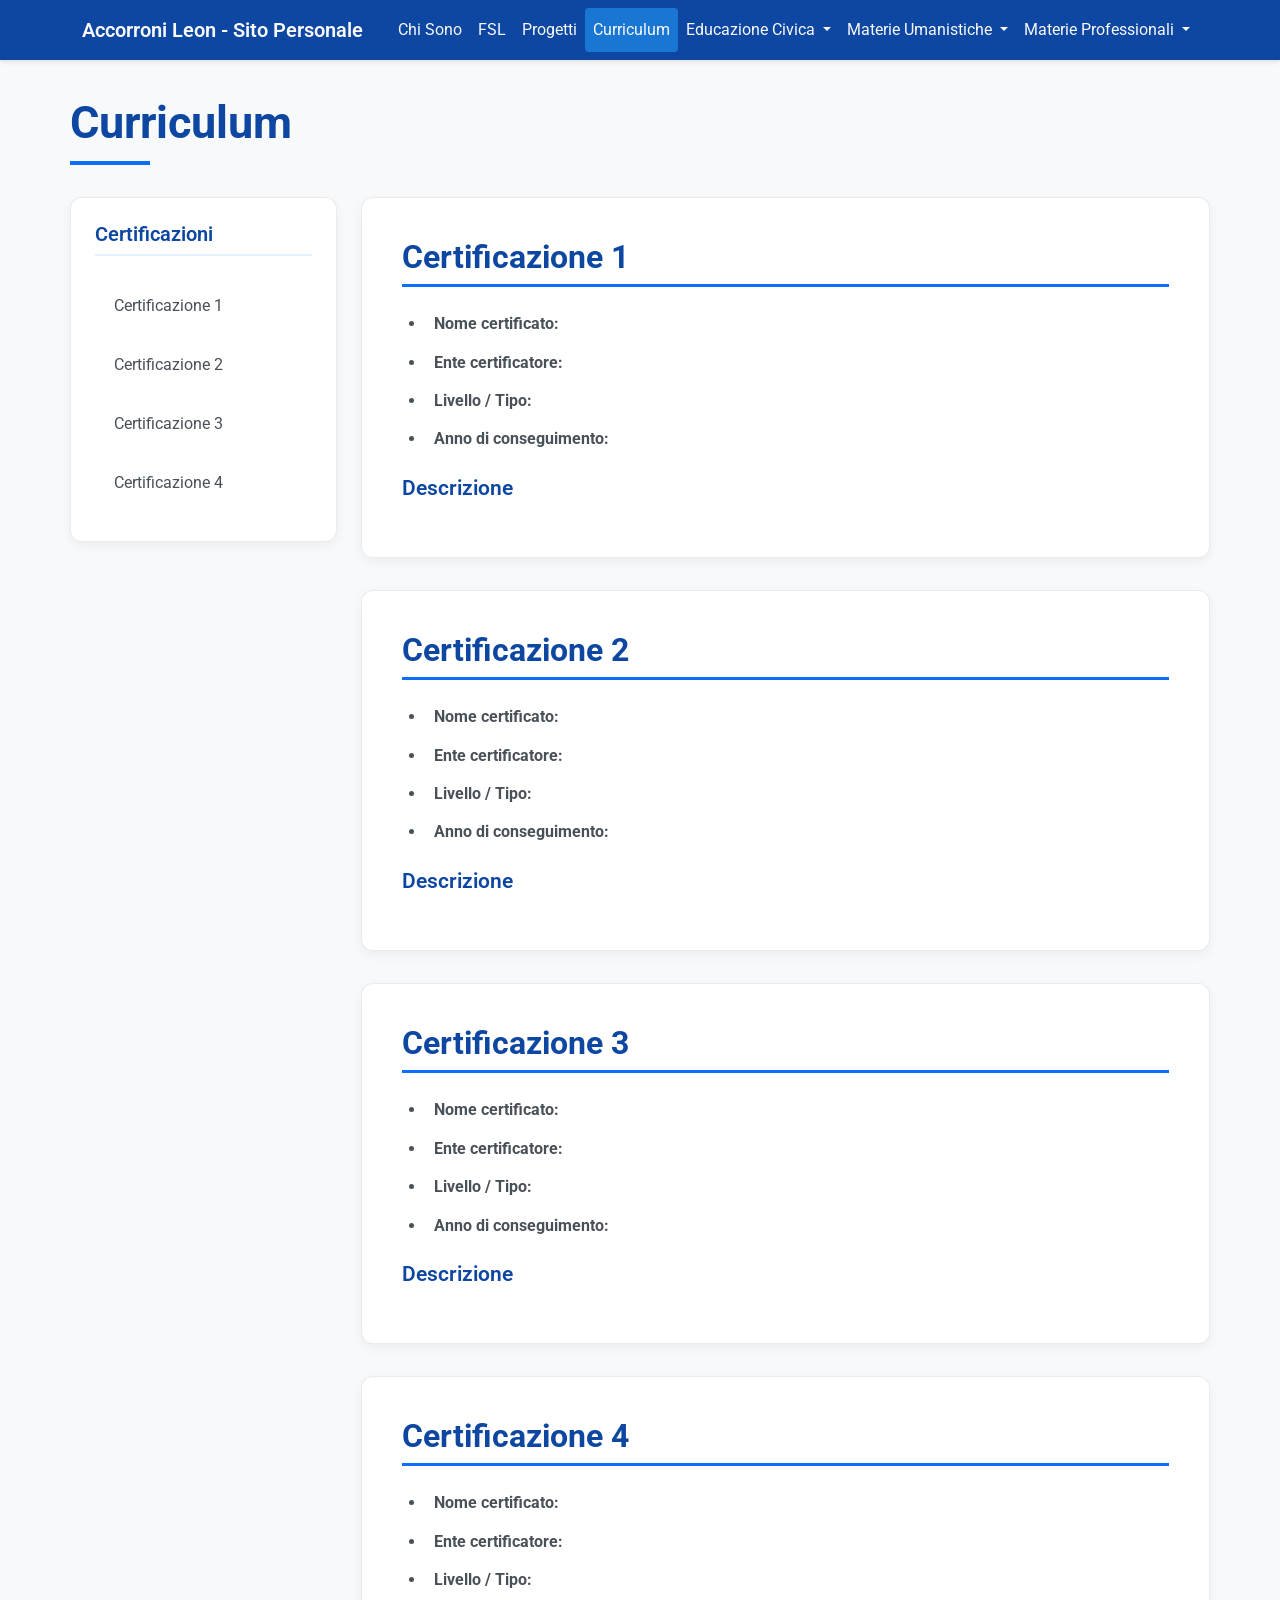
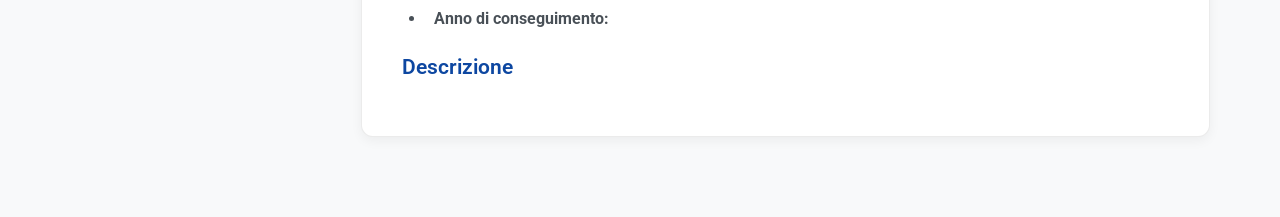
==== commit e2521fcf: "Update section title and link in curriculum.html" ====
--- a/curriculum.html
+++ b/curriculum.html
@@ -80,8 +80,8 @@
             <!-- Navigazione laterale -->
             <div class="col-lg-3">
                 <div class="subject-nav">
-                    <h5>Sezioni</h5>
-                    <a href="#cert1" class="active">Certificazione 1</a>
+                    <h5>Certificazioni</h5>
+                    <a href="#cert1">Certificazione 1</a>
                     <a href="#cert2">Certificazione 2</a>
                     <a href="#cert3">Certificazione 3</a>
                     <a href="#cert4">Certificazione 4</a>
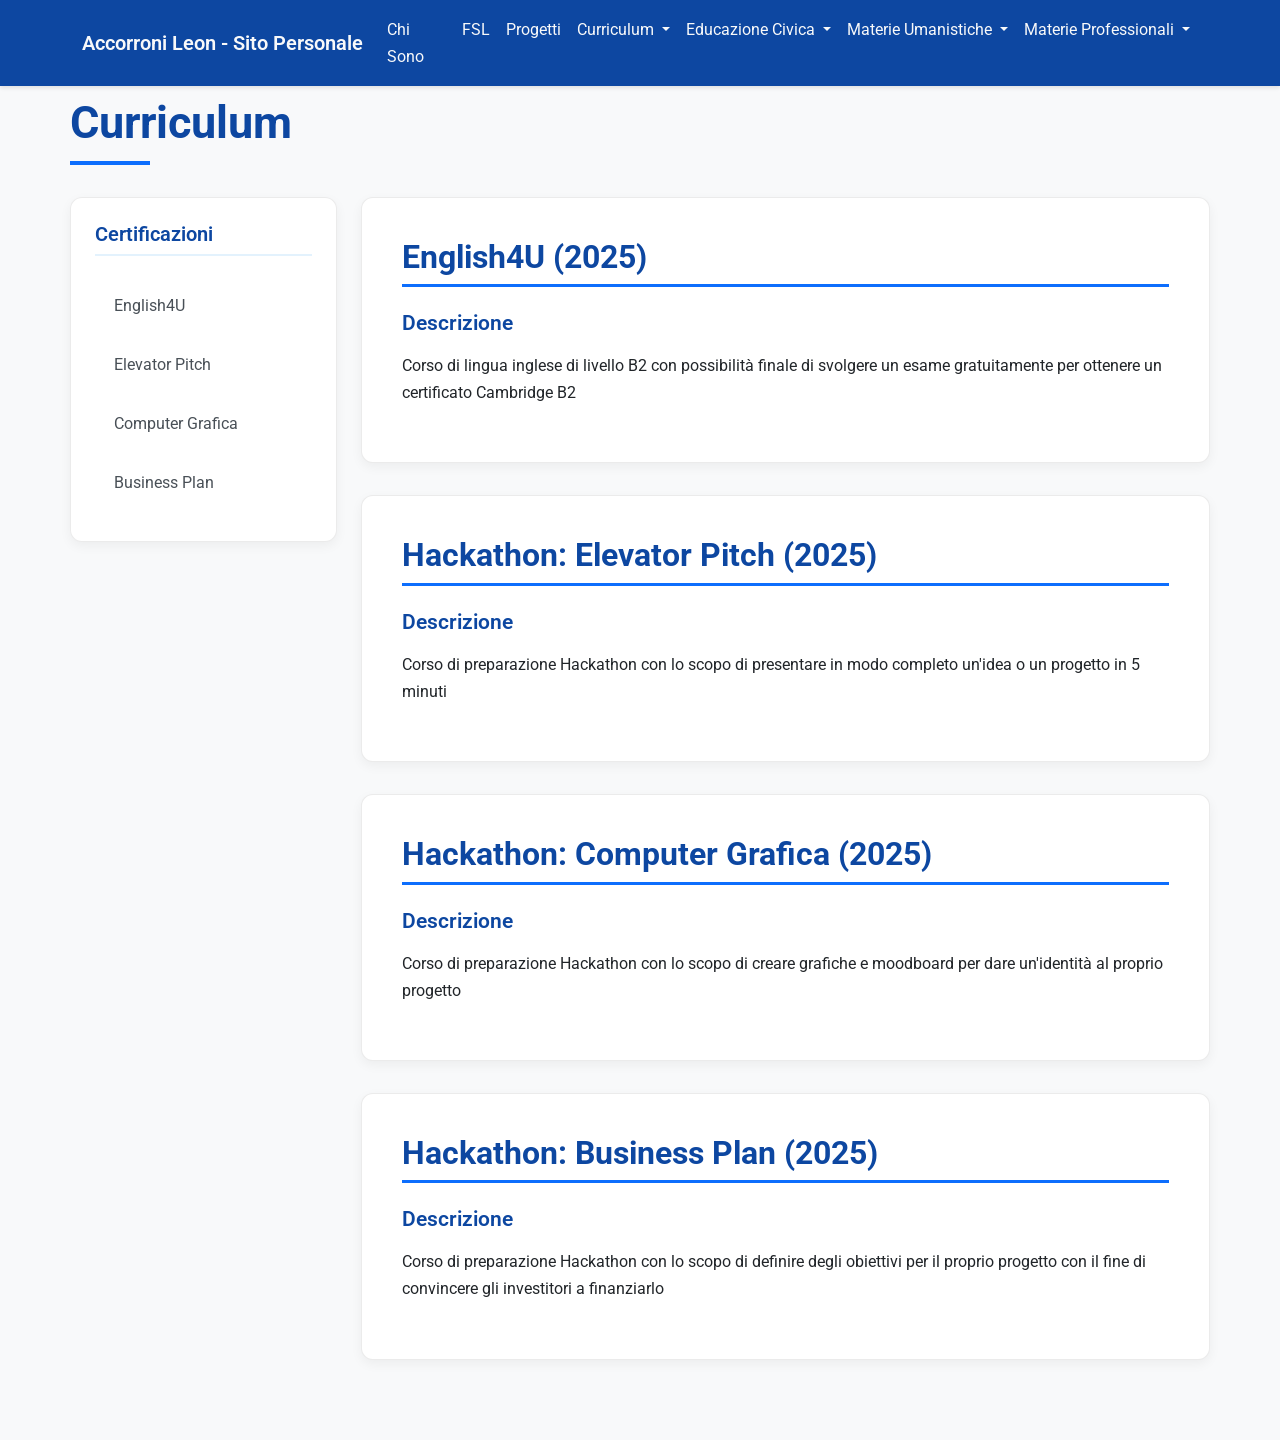
==== commit c8efb6c9: "Refactor curriculum section with dropdown and details" ====
--- a/curriculum.html
+++ b/curriculum.html
@@ -28,8 +28,16 @@
                     <li class="nav-item">
                         <a class="nav-link" href="progetti.html">Progetti</a>
                     </li>
-                    <li class="nav-item">
-                        <a class="nav-link active" href="curriculum.html">Curriculum</a>
+                    <li class="nav-item dropdown">
+                        <a class="nav-link dropdown-toggle" href="#" data-bs-toggle="dropdown">
+                            Curriculum
+                        </a>
+                        <ul class="dropdown-menu">
+                            <li><a class="dropdown-item" href="curriculum.html#cert1">English4U</a></li>
+                            <li><a class="dropdown-item" href="curriculum.html#cert2">Pitch</a></li>
+                            <li><a class="dropdown-item" href="curriculum.html#cert3">Computer Grafica</a></li>
+                            <li><a class="dropdown-item" href="curriculum.html#cert4">Business Plan</a></li>
+                        </ul>
                     </li>
                     <li class="nav-item dropdown">
                         <a class="nav-link dropdown-toggle" href="#" data-bs-toggle="dropdown">
@@ -81,73 +89,41 @@
             <div class="col-lg-3">
                 <div class="subject-nav">
                     <h5>Certificazioni</h5>
-                    <a href="#cert1">Certificazione 1</a>
-                    <a href="#cert2">Certificazione 2</a>
-                    <a href="#cert3">Certificazione 3</a>
-                    <a href="#cert4">Certificazione 4</a>
+                    <a href="#cert1">English4U</a>
+                    <a href="#cert2">Elevator Pitch</a>
+                    <a href="#cert3">Computer Grafica</a>
+                    <a href="#cert4">Business Plan</a>
                 </div>
             </div>
     
             <div class="col-lg-9">
     
-                <!-- Certificazione 1 -->
                 <div id="cert1" class="subject-card">
-                    <h2 class="subject-title">Certificazione 1</h2>
+                    <h2 class="subject-title">English4U (2025)</h2>
+                    
+                    <h4>Descrizione</h4>
+                    <p>Corso di lingua inglese di livello B2 con possibilità finale di svolgere un esame gratuitamente per ottenere un certificato Cambridge B2</p>
+                </div>
     
-                    <ul>
-                        <li><strong>Nome certificato:</strong> </li>
-                        <li><strong>Ente certificatore:</strong> </li>
-                        <li><strong>Livello / Tipo:</strong> </li>
-                        <li><strong>Anno di conseguimento:</strong> </li>
-                    </ul>
+                <div id="cert2" class="subject-card">
+                    <h2 class="subject-title">Hackathon: Elevator Pitch (2025)</h2>
     
                     <h4>Descrizione</h4>
-                    <p></p>
+                    <p>Corso di preparazione Hackathon con lo scopo di presentare in modo completo un'idea o un progetto in 5 minuti</p>
                 </div>
     
-                <!-- Certificazione 2 -->
-                <div id="cert2" class="subject-card">
-                    <h2 class="subject-title">Certificazione 2</h2>
-    
-                    <ul>
-                        <li><strong>Nome certificato:</strong> </li>
-                        <li><strong>Ente certificatore:</strong> </li>
-                        <li><strong>Livello / Tipo:</strong> </li>
-                        <li><strong>Anno di conseguimento:</strong> </li>
-                    </ul>
+                <div id="cert3" class="subject-card">
+                    <h2 class="subject-title">Hackathon: Computer Grafica (2025)</h2>
     
                     <h4>Descrizione</h4>
-                    <p></p>
+                    <p>Corso di preparazione Hackathon con lo scopo di creare grafiche e moodboard per dare un'identità al proprio progetto</p>
                 </div>
     
-                <!-- Certificazione 3 -->
-                <div id="cert3" class="subject-card">
-                    <h2 class="subject-title">Certificazione 3</h2>
-    
-                    <ul>
-                        <li><strong>Nome certificato:</strong> </li>
-                        <li><strong>Ente certificatore:</strong> </li>
-                        <li><strong>Livello / Tipo:</strong> </li>
-                        <li><strong>Anno di conseguimento:</strong> </li>
-                    </ul>
+                <div id="cert4" class="subject-card">
+                    <h2 class="subject-title">Hackathon: Business Plan (2025)</h2>
     
                     <h4>Descrizione</h4>
-                    <p></p>
-                </div>
-    
-                <!-- Certificazione 4 -->
-                <div id="cert4" class="subject-card">
-                    <h2 class="subject-title">Certificazione 4</h2>
-    
-                    <ul>
-                        <li><strong>Nome certificato:</strong> </li>
-                        <li><strong>Ente certificatore:</strong> </li>
-                        <li><strong>Livello / Tipo:</strong> </li>
-                        <li><strong>Anno di conseguimento:</strong> </li>
-                    </ul>
-    
-                    <h4>Descrizione</h4>
-                    <p></p>
+                    <p>Corso di preparazione Hackathon con lo scopo di definire degli obiettivi per il proprio progetto con il fine di convincere gli investitori a finanziarlo</p>
                 </div>
     
             </div>
